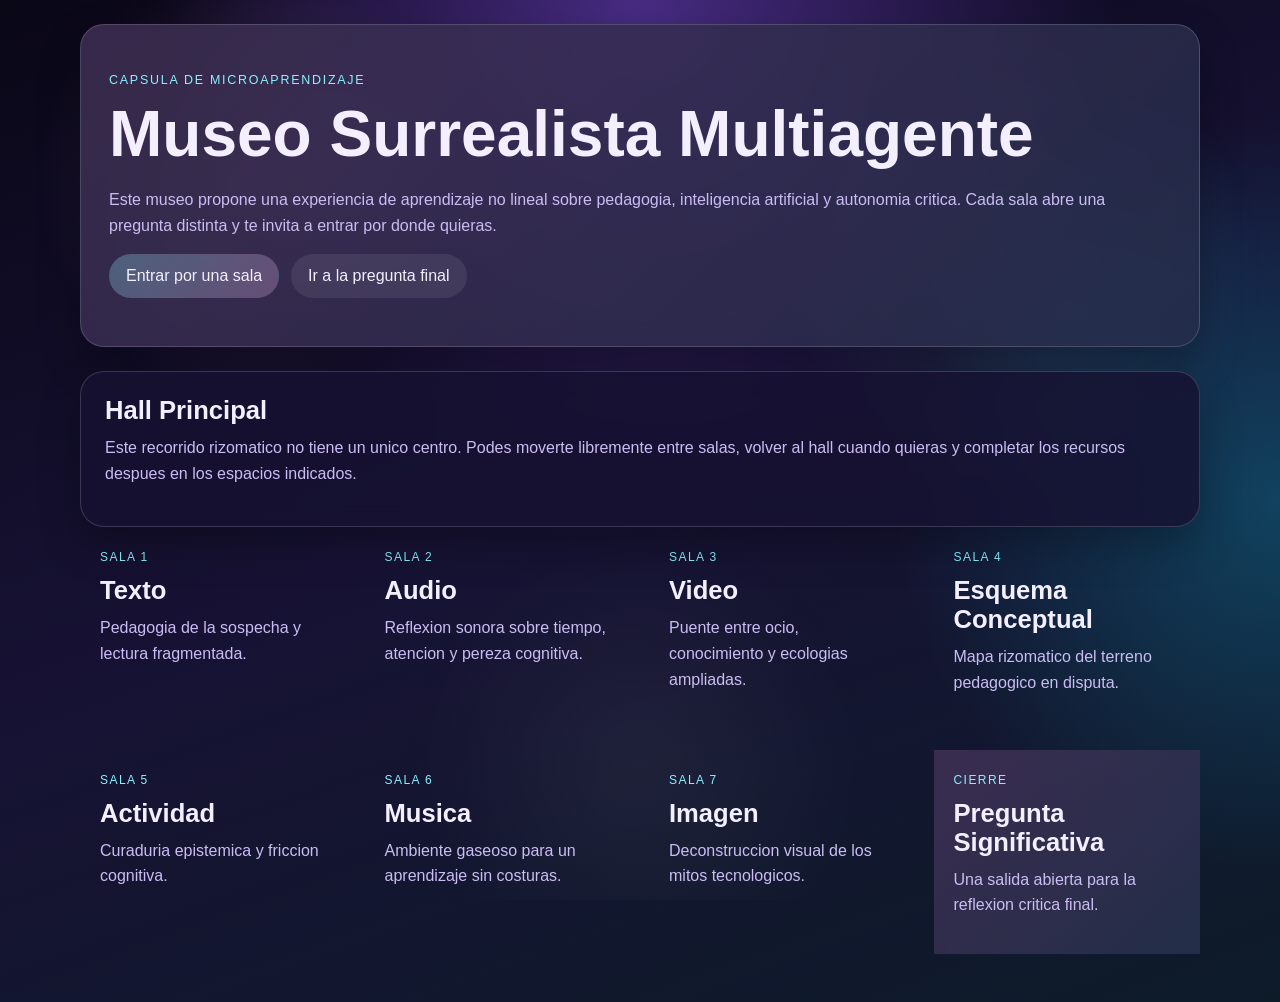
==== index.html @ ad08cdc7 "museo v1" ====
<!DOCTYPE html>
<html lang="es">
<head>
  <meta charset="UTF-8">
  <meta name="viewport" content="width=device-width, initial-scale=1.0">
  <title>Museo Surrealista Multiagente</title>
  <meta name="description" content="Capsula de microaprendizaje en formato de museo surrealista multiagente.">
  <link rel="stylesheet" href="css/styles.css">
</head>
<body data-page="hall">
  <div class="page-shell">
    <header class="hero hero-hall">
      <p class="eyebrow">Capsula de microaprendizaje</p>
      <h1>Museo Surrealista Multiagente</h1>
      <p class="lead">
        Este museo propone una experiencia de aprendizaje no lineal sobre pedagogia, inteligencia artificial
        y autonomia critica. Cada sala abre una pregunta distinta y te invita a entrar por donde quieras.
      </p>
      <div class="hero-actions">
        <a class="button button-primary" href="salas/texto.html">Entrar por una sala</a>
        <a class="button button-secondary" href="salas/pregunta-final.html">Ir a la pregunta final</a>
      </div>
    </header>

    <main>
      <section class="panel intro-panel">
        <h2>Hall Principal</h2>
        <p>
          Este recorrido rizomatico no tiene un unico centro. Podes moverte libremente entre salas,
          volver al hall cuando quieras y completar los recursos despues en los espacios indicados.
        </p>
      </section>

      <section class="rooms-grid" aria-label="Mapa de salas">
        <a class="room-card" href="salas/texto.html">
          <span class="room-number">Sala 1</span>
          <h2>Texto</h2>
          <p>Pedagogia de la sospecha y lectura fragmentada.</p>
        </a>
        <a class="room-card" href="salas/audio.html">
          <span class="room-number">Sala 2</span>
          <h2>Audio</h2>
          <p>Reflexion sonora sobre tiempo, atencion y pereza cognitiva.</p>
        </a>
        <a class="room-card" href="salas/video.html">
          <span class="room-number">Sala 3</span>
          <h2>Video</h2>
          <p>Puente entre ocio, conocimiento y ecologias ampliadas.</p>
        </a>
        <a class="room-card" href="salas/esquema.html">
          <span class="room-number">Sala 4</span>
          <h2>Esquema Conceptual</h2>
          <p>Mapa rizomatico del terreno pedagogico en disputa.</p>
        </a>
        <a class="room-card" href="salas/actividad.html">
          <span class="room-number">Sala 5</span>
          <h2>Actividad</h2>
          <p>Curaduria epistemica y friccion cognitiva.</p>
        </a>
        <a class="room-card" href="salas/musica.html">
          <span class="room-number">Sala 6</span>
          <h2>Musica</h2>
          <p>Ambiente gaseoso para un aprendizaje sin costuras.</p>
        </a>
        <a class="room-card" href="salas/imagen.html">
          <span class="room-number">Sala 7</span>
          <h2>Imagen</h2>
          <p>Deconstruccion visual de los mitos tecnologicos.</p>
        </a>
        <a class="room-card room-card-accent" href="salas/pregunta-final.html">
          <span class="room-number">Cierre</span>
          <h2>Pregunta Significativa</h2>
          <p>Una salida abierta para la reflexion critica final.</p>
        </a>
      </section>
    </main>
  </div>

  <script src="js/main.js"></script>
</body>
</html>
---- css/styles.css ----
:root {
  --bg: #120f24;
  --bg-soft: rgba(23, 18, 49, 0.82);
  --panel: rgba(255, 255, 255, 0.08);
  --panel-strong: rgba(255, 255, 255, 0.14);
  --text: #f3efff;
  --muted: #cbbdf4;
  --accent: #89f0ff;
  --accent-2: #ffb8f2;
  --border: rgba(255, 255, 255, 0.16);
  --shadow: 0 18px 40px rgba(0, 0, 0, 0.28);
}

* {
  box-sizing: border-box;
}

html {
  scroll-behavior: smooth;
}

body {
  margin: 0;
  min-height: 100vh;
  font-family: Arial, Helvetica, sans-serif;
  color: var(--text);
  background:
    radial-gradient(circle at top, rgba(78, 47, 141, 0.9), transparent 40%),
    radial-gradient(circle at right, rgba(12, 121, 151, 0.45), transparent 28%),
    linear-gradient(160deg, #0a0717 0%, #171234 48%, #0d1b29 100%);
}

body::before {
  content: "";
  position: fixed;
  inset: 0;
  background:
    radial-gradient(circle at 20% 20%, rgba(255, 184, 242, 0.14), transparent 18%),
    radial-gradient(circle at 80% 30%, rgba(137, 240, 255, 0.12), transparent 20%),
    radial-gradient(circle at 50% 85%, rgba(255, 255, 255, 0.05), transparent 24%);
  pointer-events: none;
}

a {
  color: inherit;
  text-decoration: none;
}

.page-shell {
  position: relative;
  z-index: 1;
  width: min(1120px, calc(100% - 32px));
  margin: 0 auto;
  padding: 24px 0 48px;
}

.site-nav {
  display: flex;
  align-items: center;
  justify-content: space-between;
  gap: 16px;
  margin-bottom: 24px;
  padding: 14px 18px;
  background: var(--bg-soft);
  border: 1px solid var(--border);
  border-radius: 18px;
  backdrop-filter: blur(12px);
  box-shadow: var(--shadow);
}

.brand {
  font-size: 0.95rem;
  letter-spacing: 0.06em;
  text-transform: uppercase;
  color: var(--muted);
}

.nav-links {
  display: flex;
  flex-wrap: wrap;
  gap: 10px;
}

.nav-links a {
  padding: 8px 12px;
  border-radius: 999px;
  background: rgba(255, 255, 255, 0.06);
  border: 1px solid transparent;
  font-size: 0.95rem;
}

.nav-links a:hover,
.nav-links a:focus-visible,
.room-card:hover,
.room-card:focus-visible,
.button:hover,
.button:focus-visible,
.portal-link:hover,
.portal-link:focus-visible,
.portal-grid a:hover,
.portal-grid a:focus-visible {
  border-color: var(--accent);
  box-shadow: 0 0 0 1px rgba(137, 240, 255, 0.2);
  transform: translateY(-1px);
}

.hero,
.panel,
.resource-placeholder,
.floating-fragments article,
.portal-grid a,
.frame-card,
.node,
.activity-card {
  background: var(--bg-soft);
  border: 1px solid var(--border);
  border-radius: 24px;
  backdrop-filter: blur(12px);
  box-shadow: var(--shadow);
}

.hero {
  padding: 48px 28px;
  margin-bottom: 24px;
  overflow: hidden;
}

.hero-hall {
  background:
    linear-gradient(135deg, rgba(255, 184, 242, 0.15), rgba(137, 240, 255, 0.1)),
    var(--bg-soft);
}

.eyebrow {
  margin: 0 0 10px;
  text-transform: uppercase;
  letter-spacing: 0.14em;
  color: var(--accent);
  font-size: 0.78rem;
}

h1,
h2,
h3,
p {
  margin-top: 0;
}

h1 {
  font-size: clamp(2.3rem, 5vw, 4.2rem);
  margin-bottom: 16px;
}

h2 {
  font-size: clamp(1.4rem, 2vw, 2rem);
  margin-bottom: 10px;
}

.lead,
.panel p,
.room-card p,
.resource-placeholder p,
.activity-card p,
.frame-card p,
.question-card p {
  color: var(--muted);
  line-height: 1.6;
}

.hero-actions,
.room-actions,
.page-links {
  display: flex;
  flex-wrap: wrap;
  gap: 12px;
}

.button,
.portal-link {
  display: inline-flex;
  align-items: center;
  justify-content: center;
  min-height: 44px;
  padding: 10px 16px;
  border-radius: 999px;
  border: 1px solid transparent;
  transition: transform 160ms ease, border-color 160ms ease, box-shadow 160ms ease;
}

.button-primary {
  background: linear-gradient(135deg, rgba(137, 240, 255, 0.28), rgba(255, 184, 242, 0.25));
}

.button-secondary,
.portal-link {
  background: rgba(255, 255, 255, 0.08);
}

.intro-panel,
.room-layout,
.portal-section,
.question-card {
  padding: 24px;
}

.rooms-grid,
.portal-grid,
.concept-grid,
.frame-grid {
  display: grid;
  grid-template-columns: repeat(auto-fit, minmax(220px, 1fr));
  gap: 18px;
}

.room-card,
.portal-grid a,
.frame-card {
  padding: 20px;
  transition: transform 160ms ease, border-color 160ms ease, box-shadow 160ms ease;
}

.room-card-accent {
  background:
    linear-gradient(135deg, rgba(255, 184, 242, 0.16), rgba(137, 240, 255, 0.12)),
    var(--bg-soft);
}

.room-number,
.meta-label {
  display: inline-block;
  margin-bottom: 12px;
  color: var(--accent);
  text-transform: uppercase;
  letter-spacing: 0.12em;
  font-size: 0.75rem;
}

.room-layout {
  display: grid;
  gap: 24px;
}

.room-header {
  display: grid;
  gap: 10px;
}

.resource-placeholder {
  padding: 24px;
  min-height: 240px;
  display: grid;
  place-items: center;
  text-align: center;
  background:
    linear-gradient(135deg, rgba(255, 255, 255, 0.08), rgba(137, 240, 255, 0.04)),
    var(--bg-soft);
}

.placeholder-label {
  font-size: 0.8rem;
  letter-spacing: 0.12em;
  text-transform: uppercase;
  color: var(--accent-2);
}

.placeholder-code {
  display: block;
  margin: 10px 0;
  padding: 10px 14px;
  border-radius: 14px;
  background: rgba(0, 0, 0, 0.25);
  color: var(--accent);
  font-family: "Courier New", Courier, monospace;
}

.floating-fragments {
  display: grid;
  grid-template-columns: repeat(auto-fit, minmax(200px, 1fr));
  gap: 16px;
}

.floating-fragments article {
  padding: 18px;
  animation: drift 8s ease-in-out infinite;
}

.floating-fragments article:nth-child(2) {
  animation-delay: 1.4s;
}

.floating-fragments article:nth-child(3) {
  animation-delay: 2.8s;
}

.audio-stage,
.video-stage,
.music-stage {
  display: grid;
  gap: 18px;
}

.surreal-player,
.video-placeholder {
  padding: 20px;
  border-radius: 22px;
  border: 1px dashed rgba(255, 255, 255, 0.28);
  background: rgba(0, 0, 0, 0.2);
}

.video-placeholder {
  min-height: 260px;
  display: grid;
  place-items: center;
  text-align: center;
}

.portal-grid a,
.node,
.activity-card,
.question-card,
.frame-card {
  background: rgba(255, 255, 255, 0.07);
}

.node {
  padding: 18px;
}

.node:hover,
.node:focus-within {
  animation: pulse 220ms linear 3;
}

.node h3,
.frame-card h3 {
  margin-bottom: 8px;
}

.activity-board {
  display: grid;
  grid-template-columns: repeat(auto-fit, minmax(220px, 1fr));
  gap: 16px;
}

.activity-card {
  padding: 18px;
}

.frame-grid {
  margin-top: 8px;
}

.frame-art {
  min-height: 180px;
  margin-bottom: 14px;
  border-radius: 18px;
  border: 1px dashed rgba(255, 255, 255, 0.28);
  background:
    radial-gradient(circle at top, rgba(255, 184, 242, 0.2), transparent 35%),
    linear-gradient(150deg, rgba(255, 255, 255, 0.08), rgba(137, 240, 255, 0.1));
}

.frame-note {
  color: var(--accent);
  font-weight: bold;
}

.question-card {
  margin-top: 24px;
}

.page-links {
  margin-top: 8px;
}

@keyframes drift {
  0%,
  100% {
    transform: translateY(0px) rotate(0deg);
  }

  50% {
    transform: translateY(-8px) rotate(0.5deg);
  }
}

@keyframes pulse {
  0%,
  100% {
    transform: translateX(0);
  }

  25% {
    transform: translateX(-2px);
  }

  75% {
    transform: translateX(2px);
  }
}

@media (max-width: 720px) {
  .page-shell {
    width: min(100% - 20px, 1120px);
    padding-top: 16px;
  }

  .site-nav {
    flex-direction: column;
    align-items: flex-start;
  }

  .hero {
    padding: 32px 20px;
  }

  .intro-panel,
  .room-layout,
  .portal-section,
  .question-card,
  .resource-placeholder {
    padding: 20px;
  }
}
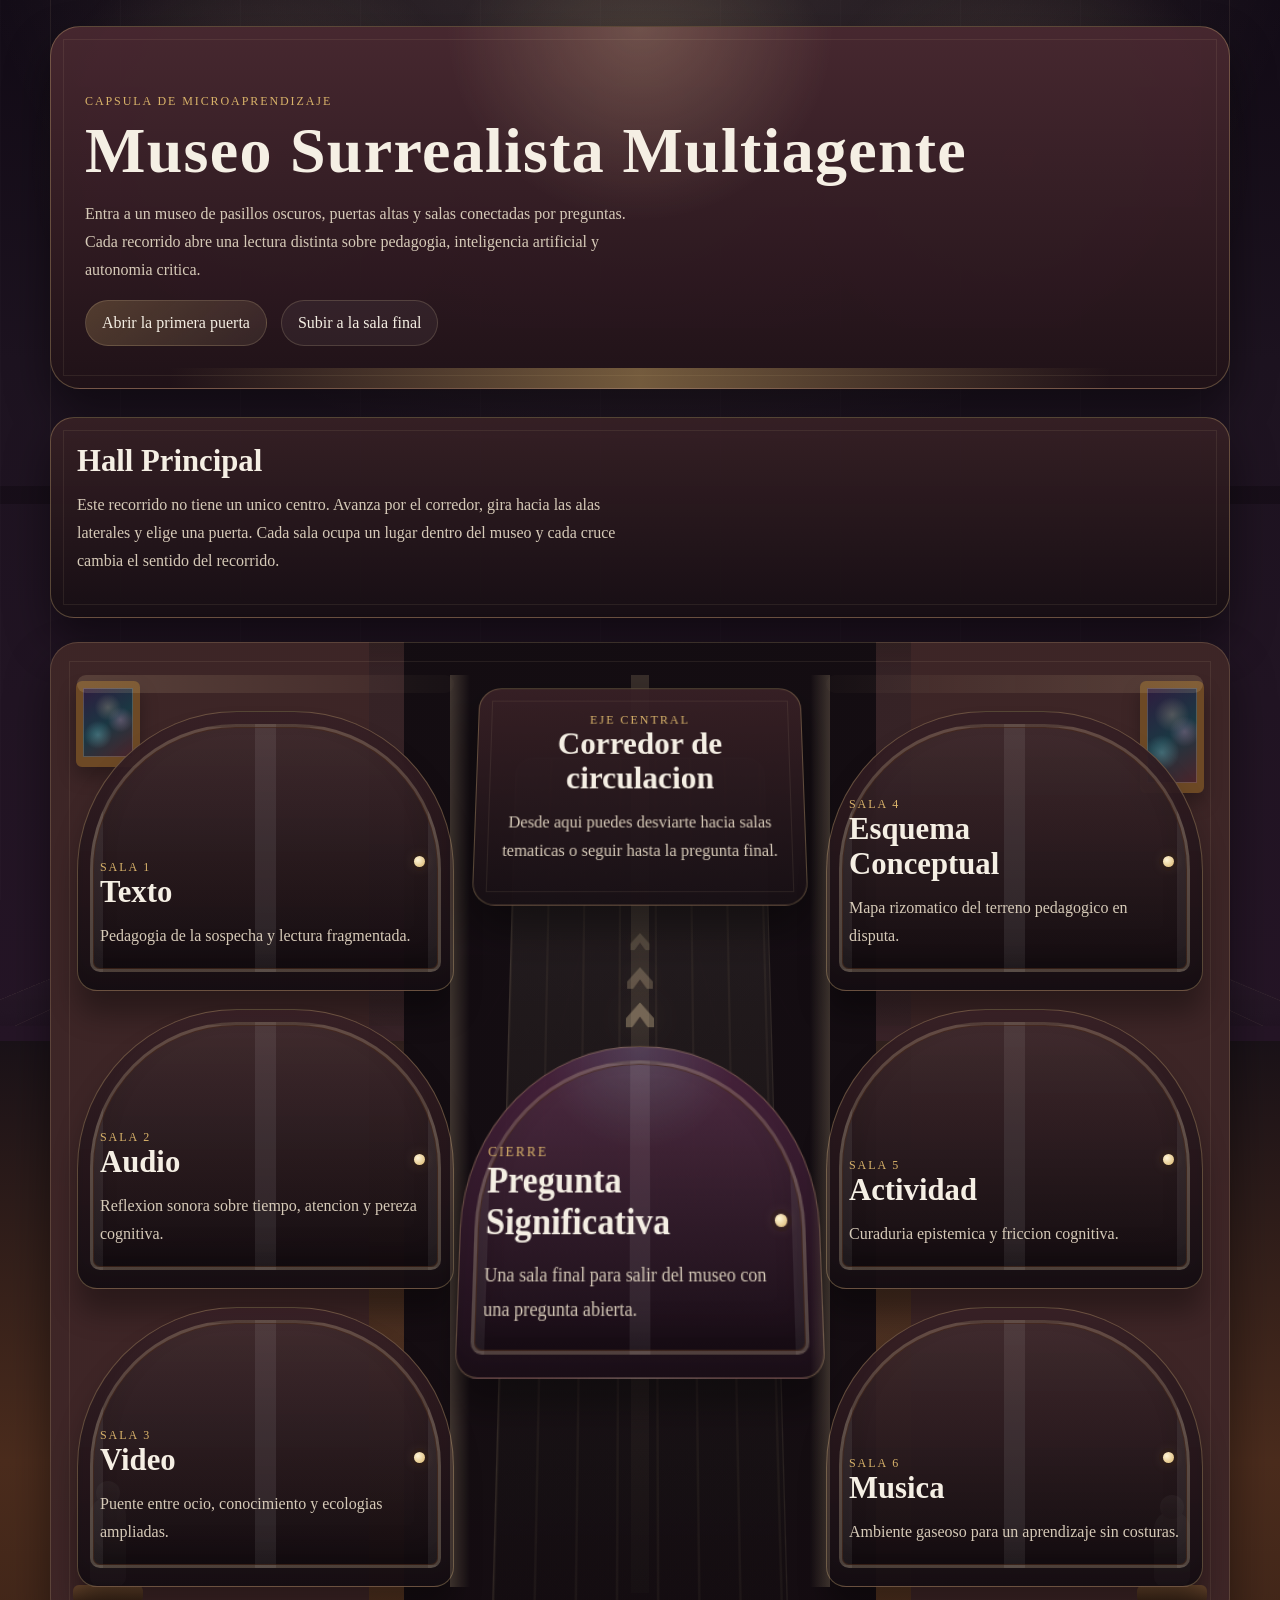
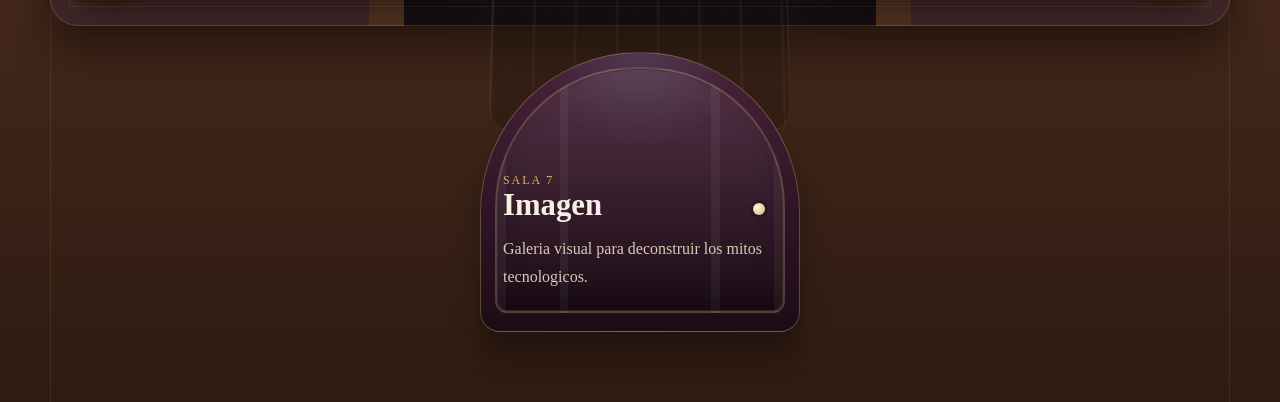
==== commit 4591cb50: "v1.1" ====
--- a/index.html
+++ b/index.html
@@ -12,68 +12,101 @@
     <header class="hero hero-hall">
       <p class="eyebrow">Capsula de microaprendizaje</p>
       <h1>Museo Surrealista Multiagente</h1>
-      <p class="lead">
-        Este museo propone una experiencia de aprendizaje no lineal sobre pedagogia, inteligencia artificial
-        y autonomia critica. Cada sala abre una pregunta distinta y te invita a entrar por donde quieras.
-      </p>
-      <div class="hero-actions">
-        <a class="button button-primary" href="salas/texto.html">Entrar por una sala</a>
-        <a class="button button-secondary" href="salas/pregunta-final.html">Ir a la pregunta final</a>
-      </div>
-    </header>
+        <p class="lead">
+          Entra a un museo de pasillos oscuros, puertas altas y salas conectadas por preguntas. Cada recorrido
+          abre una lectura distinta sobre pedagogia, inteligencia artificial y autonomia critica.
+        </p>
+        <div class="hero-actions">
+          <a class="button button-primary" href="salas/texto.html">Abrir la primera puerta</a>
+          <a class="button button-secondary" href="salas/pregunta-final.html">Subir a la sala final</a>
+        </div>
+      </header>
 
-    <main>
-      <section class="panel intro-panel">
-        <h2>Hall Principal</h2>
-        <p>
-          Este recorrido rizomatico no tiene un unico centro. Podes moverte libremente entre salas,
-          volver al hall cuando quieras y completar los recursos despues en los espacios indicados.
-        </p>
-      </section>
+      <main>
+        <section class="panel intro-panel">
+          <h2>Hall Principal</h2>
+          <p>
+            Este recorrido no tiene un unico centro. Avanza por el corredor, gira hacia las alas laterales y elige
+            una puerta. Cada sala ocupa un lugar dentro del museo y cada cruce cambia el sentido del recorrido.
+          </p>
+        </section>
 
-      <section class="rooms-grid" aria-label="Mapa de salas">
-        <a class="room-card" href="salas/texto.html">
-          <span class="room-number">Sala 1</span>
-          <h2>Texto</h2>
-          <p>Pedagogia de la sospecha y lectura fragmentada.</p>
-        </a>
-        <a class="room-card" href="salas/audio.html">
-          <span class="room-number">Sala 2</span>
-          <h2>Audio</h2>
-          <p>Reflexion sonora sobre tiempo, atencion y pereza cognitiva.</p>
-        </a>
-        <a class="room-card" href="salas/video.html">
-          <span class="room-number">Sala 3</span>
-          <h2>Video</h2>
-          <p>Puente entre ocio, conocimiento y ecologias ampliadas.</p>
-        </a>
-        <a class="room-card" href="salas/esquema.html">
-          <span class="room-number">Sala 4</span>
-          <h2>Esquema Conceptual</h2>
-          <p>Mapa rizomatico del terreno pedagogico en disputa.</p>
-        </a>
-        <a class="room-card" href="salas/actividad.html">
-          <span class="room-number">Sala 5</span>
-          <h2>Actividad</h2>
-          <p>Curaduria epistemica y friccion cognitiva.</p>
-        </a>
-        <a class="room-card" href="salas/musica.html">
-          <span class="room-number">Sala 6</span>
-          <h2>Musica</h2>
-          <p>Ambiente gaseoso para un aprendizaje sin costuras.</p>
-        </a>
-        <a class="room-card" href="salas/imagen.html">
-          <span class="room-number">Sala 7</span>
-          <h2>Imagen</h2>
-          <p>Deconstruccion visual de los mitos tecnologicos.</p>
-        </a>
-        <a class="room-card room-card-accent" href="salas/pregunta-final.html">
-          <span class="room-number">Cierre</span>
-          <h2>Pregunta Significativa</h2>
-          <p>Una salida abierta para la reflexion critica final.</p>
-        </a>
-      </section>
-    </main>
+        <section class="museum-map" aria-label="Plano del museo">
+          <div class="museum-decor museum-decor-left" aria-hidden="true">
+            <div class="museum-painting"></div>
+            <div class="museum-sculpture"></div>
+          </div>
+
+          <div class="museum-wing museum-wing-left" aria-label="Ala izquierda">
+            <a class="room-card room-card-map" href="salas/texto.html">
+              <span class="room-number">Sala 1</span>
+              <h2>Texto</h2>
+              <p>Pedagogia de la sospecha y lectura fragmentada.</p>
+            </a>
+            <a class="room-card room-card-map" href="salas/audio.html">
+              <span class="room-number">Sala 2</span>
+              <h2>Audio</h2>
+              <p>Reflexion sonora sobre tiempo, atencion y pereza cognitiva.</p>
+            </a>
+            <a class="room-card room-card-map" href="salas/video.html">
+              <span class="room-number">Sala 3</span>
+              <h2>Video</h2>
+              <p>Puente entre ocio, conocimiento y ecologias ampliadas.</p>
+            </a>
+          </div>
+
+          <div class="museum-corridor" aria-label="Corredor central del museo">
+            <div class="corridor-sign panel">
+              <span class="meta-label">Eje central</span>
+              <h2>Corredor de circulacion</h2>
+              <p>Desde aqui puedes desviarte hacia salas tematicas o seguir hasta la pregunta final.</p>
+            </div>
+
+            <div class="corridor-path" aria-hidden="true">
+              <span></span>
+              <span></span>
+              <span></span>
+            </div>
+
+            <a class="room-card room-card-map room-card-center" href="salas/pregunta-final.html">
+              <span class="room-number">Cierre</span>
+              <h2>Pregunta Significativa</h2>
+              <p>Una sala final para salir del museo con una pregunta abierta.</p>
+            </a>
+          </div>
+
+          <div class="museum-wing museum-wing-right" aria-label="Ala derecha">
+            <a class="room-card room-card-map" href="salas/esquema.html">
+              <span class="room-number">Sala 4</span>
+              <h2>Esquema Conceptual</h2>
+              <p>Mapa rizomatico del terreno pedagogico en disputa.</p>
+            </a>
+            <a class="room-card room-card-map" href="salas/actividad.html">
+              <span class="room-number">Sala 5</span>
+              <h2>Actividad</h2>
+              <p>Curaduria epistemica y friccion cognitiva.</p>
+            </a>
+            <a class="room-card room-card-map" href="salas/musica.html">
+              <span class="room-number">Sala 6</span>
+              <h2>Musica</h2>
+              <p>Ambiente gaseoso para un aprendizaje sin costuras.</p>
+            </a>
+          </div>
+
+          <div class="museum-decor museum-decor-right" aria-hidden="true">
+            <div class="museum-painting museum-painting-tall"></div>
+            <div class="museum-sculpture museum-sculpture-alt"></div>
+          </div>
+        </section>
+
+        <section class="museum-annex" aria-label="Anexo del museo">
+          <a class="room-card room-card-map room-card-accent" href="salas/imagen.html">
+            <span class="room-number">Sala 7</span>
+            <h2>Imagen</h2>
+            <p>Galeria visual para deconstruir los mitos tecnologicos.</p>
+          </a>
+        </section>
+      </main>
   </div>
 
   <script src="js/main.js"></script>
--- a/css/styles.css
+++ b/css/styles.css
@@ -1,14 +1,21 @@
 :root {
-  --bg: #120f24;
-  --bg-soft: rgba(23, 18, 49, 0.82);
-  --panel: rgba(255, 255, 255, 0.08);
-  --panel-strong: rgba(255, 255, 255, 0.14);
-  --text: #f3efff;
-  --muted: #cbbdf4;
-  --accent: #89f0ff;
-  --accent-2: #ffb8f2;
-  --border: rgba(255, 255, 255, 0.16);
-  --shadow: 0 18px 40px rgba(0, 0, 0, 0.28);
+  --night: #0a0710;
+  --wall-dark: #1a1220;
+  --wall: #28192a;
+  --wall-light: #3a2336;
+  --floor: #4b2c1d;
+  --floor-light: #7b5031;
+  --gold: #d9b36a;
+  --gold-soft: rgba(217, 179, 106, 0.28);
+  --plaster: rgba(247, 239, 228, 0.9);
+  --text: #f5efe4;
+  --muted: #d6cab8;
+  --accent: #8de7ee;
+  --accent-2: #f0a9d7;
+  --panel: rgba(28, 17, 24, 0.86);
+  --panel-strong: rgba(18, 11, 17, 0.92);
+  --border: rgba(227, 194, 129, 0.3);
+  --shadow: 0 22px 45px rgba(0, 0, 0, 0.45);
 }
 
 * {
@@ -22,12 +29,12 @@
 body {
   margin: 0;
   min-height: 100vh;
-  font-family: Arial, Helvetica, sans-serif;
+  font-family: Georgia, "Times New Roman", serif;
   color: var(--text);
   background:
-    radial-gradient(circle at top, rgba(78, 47, 141, 0.9), transparent 40%),
-    radial-gradient(circle at right, rgba(12, 121, 151, 0.45), transparent 28%),
-    linear-gradient(160deg, #0a0717 0%, #171234 48%, #0d1b29 100%);
+    radial-gradient(circle at 50% -10%, rgba(255, 230, 184, 0.18), transparent 30%),
+    linear-gradient(180deg, #120b16 0%, #1d1320 18%, #251526 52%, #1a1218 52%, #4b2c1d 73%, #2e1b12 100%);
+  overflow-x: hidden;
 }
 
 body::before {
@@ -35,9 +42,27 @@
   position: fixed;
   inset: 0;
   background:
-    radial-gradient(circle at 20% 20%, rgba(255, 184, 242, 0.14), transparent 18%),
-    radial-gradient(circle at 80% 30%, rgba(137, 240, 255, 0.12), transparent 20%),
-    radial-gradient(circle at 50% 85%, rgba(255, 255, 255, 0.05), transparent 24%);
+    radial-gradient(circle at 20% 18%, rgba(255, 223, 157, 0.15), transparent 18%),
+    radial-gradient(circle at 50% 12%, rgba(255, 223, 157, 0.18), transparent 20%),
+    radial-gradient(circle at 80% 18%, rgba(255, 223, 157, 0.15), transparent 18%),
+    repeating-linear-gradient(90deg, rgba(255, 255, 255, 0.015) 0, rgba(255, 255, 255, 0.015) 1px, transparent 1px, transparent 120px),
+    linear-gradient(180deg, transparent 0%, transparent 54%, rgba(0, 0, 0, 0.22) 54%, rgba(0, 0, 0, 0.22) 56%, transparent 56%);
+  pointer-events: none;
+}
+
+body::after {
+  content: "";
+  position: fixed;
+  left: -5vw;
+  right: -5vw;
+  bottom: -14vh;
+  height: 44vh;
+  background:
+    repeating-linear-gradient(90deg, rgba(255, 220, 170, 0.09) 0, rgba(255, 220, 170, 0.09) 2px, transparent 2px, transparent 78px),
+    linear-gradient(180deg, rgba(255, 255, 255, 0.06), rgba(0, 0, 0, 0.15));
+  transform: perspective(900px) rotateX(72deg);
+  transform-origin: bottom center;
+  opacity: 0.6;
   pointer-events: none;
 }
 
@@ -46,12 +71,45 @@
   text-decoration: none;
 }
 
+h1,
+h2,
+h3,
+p {
+  margin-top: 0;
+}
+
+h1 {
+  font-size: clamp(2.5rem, 5vw, 4.8rem);
+  line-height: 0.95;
+  letter-spacing: 0.02em;
+  margin-bottom: 18px;
+}
+
+h2 {
+  font-size: clamp(1.45rem, 2.4vw, 2.3rem);
+  margin-bottom: 12px;
+}
+
+h3 {
+  font-size: 1.1rem;
+  margin-bottom: 10px;
+}
+
 .page-shell {
   position: relative;
   z-index: 1;
-  width: min(1120px, calc(100% - 32px));
+  width: min(1180px, calc(100% - 32px));
   margin: 0 auto;
-  padding: 24px 0 48px;
+  padding: 26px 0 70px;
+}
+
+.page-shell::before {
+  content: "";
+  position: absolute;
+  inset: 0;
+  border-left: 1px solid rgba(255, 226, 173, 0.08);
+  border-right: 1px solid rgba(255, 226, 173, 0.08);
+  pointer-events: none;
 }
 
 .site-nav {
@@ -60,19 +118,18 @@
   justify-content: space-between;
   gap: 16px;
   margin-bottom: 24px;
-  padding: 14px 18px;
-  background: var(--bg-soft);
+  padding: 16px 20px;
+  background: linear-gradient(180deg, rgba(56, 35, 32, 0.94), rgba(25, 16, 20, 0.96));
   border: 1px solid var(--border);
   border-radius: 18px;
-  backdrop-filter: blur(12px);
   box-shadow: var(--shadow);
 }
 
 .brand {
-  font-size: 0.95rem;
-  letter-spacing: 0.06em;
+  color: var(--gold);
   text-transform: uppercase;
-  color: var(--muted);
+  letter-spacing: 0.14em;
+  font-size: 0.82rem;
 }
 
 .nav-links {
@@ -81,79 +138,105 @@
   gap: 10px;
 }
 
-.nav-links a {
-  padding: 8px 12px;
+.nav-links a,
+.button,
+.portal-link {
+  display: inline-flex;
+  align-items: center;
+  justify-content: center;
+  min-height: 46px;
+  padding: 10px 16px;
   border-radius: 999px;
-  background: rgba(255, 255, 255, 0.06);
-  border: 1px solid transparent;
-  font-size: 0.95rem;
+  border: 1px solid rgba(255, 227, 179, 0.16);
+  background: rgba(255, 245, 220, 0.05);
+  transition: transform 180ms ease, border-color 180ms ease, box-shadow 180ms ease, background 180ms ease;
 }
 
 .nav-links a:hover,
 .nav-links a:focus-visible,
-.room-card:hover,
-.room-card:focus-visible,
 .button:hover,
 .button:focus-visible,
 .portal-link:hover,
 .portal-link:focus-visible,
+.room-card:hover,
+.room-card:focus-visible,
 .portal-grid a:hover,
-.portal-grid a:focus-visible {
-  border-color: var(--accent);
-  box-shadow: 0 0 0 1px rgba(137, 240, 255, 0.2);
-  transform: translateY(-1px);
+.portal-grid a:focus-visible,
+.node:hover,
+.node:focus-within,
+.activity-card:hover,
+.frame-card:hover {
+  transform: translateY(-3px);
+  border-color: rgba(255, 224, 161, 0.5);
+  box-shadow: 0 0 0 1px rgba(255, 224, 161, 0.12), 0 18px 30px rgba(0, 0, 0, 0.35);
 }
 
 .hero,
 .panel,
 .resource-placeholder,
 .floating-fragments article,
-.portal-grid a,
 .frame-card,
 .node,
-.activity-card {
-  background: var(--bg-soft);
+.activity-card,
+.portal-grid a,
+.room-card {
+  position: relative;
+  overflow: hidden;
+  background: linear-gradient(180deg, rgba(55, 32, 37, 0.94), rgba(23, 15, 20, 0.96));
   border: 1px solid var(--border);
-  border-radius: 24px;
-  backdrop-filter: blur(12px);
   box-shadow: var(--shadow);
 }
 
+.hero::before,
+.panel::before,
+.resource-placeholder::before,
+.frame-card::before,
+.node::before,
+.activity-card::before {
+  content: "";
+  position: absolute;
+  inset: 12px;
+  border: 1px solid rgba(255, 228, 179, 0.08);
+  pointer-events: none;
+}
+
 .hero {
-  padding: 48px 28px;
-  margin-bottom: 24px;
-  overflow: hidden;
+  padding: 64px 34px 42px;
+  margin-bottom: 28px;
+  border-radius: 30px;
+  background:
+    radial-gradient(circle at 50% 0%, rgba(255, 226, 173, 0.22), transparent 28%),
+    linear-gradient(180deg, rgba(72, 40, 48, 0.97), rgba(32, 18, 24, 0.98));
+}
+
+.hero::after {
+  content: "";
+  position: absolute;
+  left: 10%;
+  right: 10%;
+  bottom: 0;
+  height: 20px;
+  background: linear-gradient(90deg, transparent, rgba(217, 179, 106, 0.45), transparent);
 }
 
 .hero-hall {
-  background:
-    linear-gradient(135deg, rgba(255, 184, 242, 0.15), rgba(137, 240, 255, 0.1)),
-    var(--bg-soft);
-}
-
-.eyebrow {
-  margin: 0 0 10px;
+  min-height: 360px;
+}
+
+.eyebrow,
+.room-number,
+.meta-label,
+.placeholder-label {
+  display: inline-block;
+  letter-spacing: 0.16em;
   text-transform: uppercase;
-  letter-spacing: 0.14em;
-  color: var(--accent);
-  font-size: 0.78rem;
-}
-
-h1,
-h2,
-h3,
-p {
-  margin-top: 0;
-}
-
-h1 {
-  font-size: clamp(2.3rem, 5vw, 4.2rem);
-  margin-bottom: 16px;
-}
-
-h2 {
-  font-size: clamp(1.4rem, 2vw, 2rem);
-  margin-bottom: 10px;
+  font-size: 0.75rem;
+}
+
+.eyebrow,
+.room-number,
+.meta-label {
+  color: var(--gold);
 }
 
 .lead,
@@ -162,125 +245,454 @@
 .resource-placeholder p,
 .activity-card p,
 .frame-card p,
-.question-card p {
+.question-card p,
+.node p {
   color: var(--muted);
-  line-height: 1.6;
+  line-height: 1.75;
+  max-width: 70ch;
 }
 
 .hero-actions,
-.room-actions,
 .page-links {
   display: flex;
   flex-wrap: wrap;
-  gap: 12px;
-}
-
-.button,
-.portal-link {
-  display: inline-flex;
-  align-items: center;
-  justify-content: center;
-  min-height: 44px;
-  padding: 10px 16px;
-  border-radius: 999px;
-  border: 1px solid transparent;
-  transition: transform 160ms ease, border-color 160ms ease, box-shadow 160ms ease;
+  gap: 14px;
 }
 
 .button-primary {
-  background: linear-gradient(135deg, rgba(137, 240, 255, 0.28), rgba(255, 184, 242, 0.25));
+  background: linear-gradient(135deg, rgba(217, 179, 106, 0.24), rgba(255, 230, 183, 0.08));
 }
 
 .button-secondary,
 .portal-link {
-  background: rgba(255, 255, 255, 0.08);
+  background: rgba(255, 255, 255, 0.05);
 }
 
 .intro-panel,
-.room-layout,
 .portal-section,
-.question-card {
-  padding: 24px;
-}
-
-.rooms-grid,
-.portal-grid,
-.concept-grid,
-.frame-grid {
+.question-card,
+.room-header,
+.audio-stage,
+.video-stage,
+.music-stage,
+.resource-placeholder {
+  padding: 26px;
+  border-radius: 24px;
+}
+
+.intro-panel {
+  margin-bottom: 24px;
+}
+
+.rooms-grid {
+  display: grid;
+  grid-template-columns: repeat(auto-fit, minmax(220px, 1fr));
+  gap: 22px;
+  align-items: stretch;
+}
+
+.museum-map {
+  position: relative;
+  display: grid;
+  grid-template-columns: minmax(0, 1fr) minmax(260px, 320px) minmax(0, 1fr);
+  gap: 26px;
+  padding: 32px 26px 38px;
+  border-radius: 28px;
+  background:
+    linear-gradient(90deg, rgba(62, 38, 39, 0.98) 0 27%, rgba(120, 82, 49, 0.24) 27% 30%, rgba(20, 13, 18, 0.98) 30% 70%, rgba(120, 82, 49, 0.24) 70% 73%, rgba(62, 38, 39, 0.98) 73% 100%);
+  border: 1px solid rgba(255, 221, 164, 0.16);
+  box-shadow: var(--shadow);
+  perspective: 1400px;
+}
+
+.museum-decor {
+  position: absolute;
+  top: 38px;
+  bottom: 38px;
+  width: 78px;
+  display: flex;
+  flex-direction: column;
+  align-items: center;
+  justify-content: space-between;
+  pointer-events: none;
+  z-index: 0;
+}
+
+.museum-decor-left {
+  left: 18px;
+}
+
+.museum-decor-right {
+  right: 18px;
+}
+
+.museum-painting {
+  width: 64px;
+  height: 86px;
+  border: 7px solid #6d4925;
+  border-bottom-width: 10px;
+  border-radius: 6px;
+  background:
+    radial-gradient(circle at 50% 28%, rgba(255, 227, 179, 0.22), transparent 24%),
+    radial-gradient(circle at 30% 68%, rgba(141, 231, 238, 0.3), transparent 24%),
+    radial-gradient(circle at 75% 46%, rgba(240, 169, 215, 0.28), transparent 24%),
+    linear-gradient(145deg, rgba(45, 27, 66, 0.9), rgba(22, 58, 71, 0.88), rgba(78, 36, 43, 0.9));
+  box-shadow: inset 0 0 0 1px rgba(255, 228, 179, 0.22), 0 10px 18px rgba(0, 0, 0, 0.28);
+}
+
+.museum-painting-tall {
+  height: 112px;
+}
+
+.museum-sculpture {
+  position: relative;
+  width: 36px;
+  height: 90px;
+  border-radius: 18px 18px 10px 10px;
+  background:
+    radial-gradient(circle at 50% 16%, rgba(255, 233, 195, 0.34), transparent 24%),
+    linear-gradient(180deg, rgba(226, 216, 198, 0.9), rgba(148, 132, 118, 0.92));
+  box-shadow: 0 10px 18px rgba(0, 0, 0, 0.28);
+}
+
+.museum-sculpture::before {
+  content: "";
+  position: absolute;
+  left: 50%;
+  top: -16px;
+  width: 24px;
+  height: 24px;
+  border-radius: 50%;
+  transform: translateX(-50%);
+  background: linear-gradient(180deg, rgba(235, 225, 209, 0.96), rgba(156, 140, 126, 0.94));
+}
+
+.museum-sculpture::after {
+  content: "";
+  position: absolute;
+  left: 50%;
+  bottom: -16px;
+  width: 70px;
+  height: 18px;
+  border-radius: 6px;
+  transform: translateX(-50%);
+  background: linear-gradient(180deg, rgba(106, 72, 45, 0.95), rgba(53, 33, 20, 0.95));
+}
+
+.museum-sculpture-alt {
+  height: 76px;
+}
+
+.museum-map::before {
+  content: "";
+  position: absolute;
+  inset: 18px;
+  border: 1px solid rgba(255, 227, 179, 0.08);
+  pointer-events: none;
+}
+
+.museum-map::after {
+  content: "";
+  position: absolute;
+  left: 50%;
+  top: 32px;
+  bottom: 32px;
+  width: 18px;
+  transform: translateX(-50%);
+  background: linear-gradient(180deg, rgba(255, 226, 173, 0.38), rgba(255, 226, 173, 0.04));
+  opacity: 0.4;
+  pointer-events: none;
+}
+
+.museum-map .room-card-map::before {
+  inset: 12px 12px 18px;
+  border-radius: 146px 146px 10px 10px;
+  border: 3px solid rgba(255, 228, 179, 0.18);
+  background:
+    linear-gradient(90deg, rgba(255, 255, 255, 0.07) 0 3%, transparent 3% 47%, rgba(255, 255, 255, 0.08) 47% 53%, transparent 53% 97%, rgba(255, 255, 255, 0.07) 97% 100%),
+    linear-gradient(180deg, rgba(255, 244, 214, 0.05), rgba(0, 0, 0, 0.16));
+  box-shadow: inset 0 0 0 1px rgba(73, 42, 27, 0.65), inset 0 -16px 24px rgba(0, 0, 0, 0.18);
+}
+
+.museum-map .room-card-map::after {
+  right: 28px;
+  top: 52%;
+  width: 11px;
+  height: 11px;
+  box-shadow: 0 0 0 4px rgba(48, 26, 15, 0.35), 0 0 14px rgba(255, 225, 160, 0.18);
+}
+
+.museum-map .room-card-map {
+  transform-style: preserve-3d;
+}
+
+.museum-map .room-card-map:hover,
+.museum-map .room-card-map:focus-visible {
+  transform: translateY(-5px) scale(1.01);
+}
+
+.museum-map .room-card-map:hover::before,
+.museum-map .room-card-map:focus-visible::before {
+  background:
+    linear-gradient(88deg, rgba(255, 255, 255, 0.1) 0 3%, transparent 3% 45%, rgba(255, 243, 218, 0.14) 45% 47%, rgba(55, 30, 18, 0.38) 47% 53%, rgba(255, 243, 218, 0.12) 53% 55%, transparent 55% 97%, rgba(255, 255, 255, 0.08) 97% 100%),
+    linear-gradient(180deg, rgba(255, 244, 214, 0.07), rgba(0, 0, 0, 0.2));
+}
+
+.museum-wing,
+.museum-corridor {
+  position: relative;
+  z-index: 1;
+  display: grid;
+  gap: 18px;
+  align-content: start;
+}
+
+.museum-wing::after,
+.museum-corridor::after {
+  content: "";
+  position: absolute;
+  inset: 0;
+  pointer-events: none;
+}
+
+.museum-wing::before {
+  content: "";
+  height: 18px;
+  border-radius: 999px;
+  background: linear-gradient(90deg, rgba(255, 226, 173, 0.14), rgba(255, 226, 173, 0.02));
+}
+
+.museum-wing-left::after {
+  right: -16px;
+  left: auto;
+  width: 20px;
+  background: linear-gradient(90deg, rgba(255, 228, 179, 0.18), rgba(0, 0, 0, 0));
+}
+
+.museum-wing-right::before {
+  background: linear-gradient(90deg, rgba(255, 226, 173, 0.02), rgba(255, 226, 173, 0.14));
+}
+
+.museum-wing-right::after {
+  left: -16px;
+  width: 20px;
+  background: linear-gradient(90deg, rgba(0, 0, 0, 0), rgba(255, 228, 179, 0.18));
+}
+
+.museum-corridor {
+  padding: 14px 0 26px;
+  transform: perspective(1200px) rotateX(8deg);
+  transform-origin: top center;
+}
+
+.museum-corridor::before {
+  content: "";
+  position: absolute;
+  left: 12%;
+  right: 12%;
+  top: 86px;
+  bottom: 10px;
+  border-radius: 18px;
+  background:
+    linear-gradient(180deg, rgba(255, 238, 200, 0.08), rgba(0, 0, 0, 0.18)),
+    repeating-linear-gradient(90deg, rgba(255, 219, 162, 0.05) 0, rgba(255, 219, 162, 0.05) 2px, transparent 2px, transparent 34px);
+  box-shadow: inset 0 0 0 1px rgba(255, 226, 173, 0.08);
+  pointer-events: none;
+}
+
+.corridor-path {
+  position: relative;
+  z-index: 1;
+  display: grid;
+  justify-items: center;
+  gap: 14px;
+  margin: 6px 0 0;
+}
+
+.corridor-path span {
+  position: relative;
+  display: block;
+  width: 36px;
+  height: 20px;
+  filter: drop-shadow(0 0 12px rgba(255, 225, 160, 0.28));
+}
+
+.corridor-path span::before {
+  content: "";
+  position: absolute;
+  inset: 0;
+  background: linear-gradient(90deg, transparent 0 18%, rgba(255, 228, 179, 0.3) 18% 82%, transparent 82% 100%);
+  clip-path: polygon(50% 0, 100% 100%, 68% 100%, 50% 56%, 32% 100%, 0 100%);
+}
+
+.corridor-path span:nth-child(1) {
+  transform: scale(0.8);
+  opacity: 0.45;
+}
+
+.corridor-path span:nth-child(2) {
+  transform: scale(1);
+  opacity: 0.7;
+}
+
+.corridor-path span:nth-child(3) {
+  transform: scale(1.15);
+  opacity: 1;
+}
+
+.corridor-sign {
+  padding: 22px;
+  border-radius: 22px;
+  text-align: center;
+  transform: translateZ(40px);
+}
+
+.corridor-sign p {
+  margin-left: auto;
+  margin-right: auto;
+}
+
+.room-card-map {
+  min-height: 250px;
+  box-shadow: 0 24px 28px rgba(0, 0, 0, 0.32), inset 0 -16px 18px rgba(0, 0, 0, 0.1);
+}
+
+.room-card-center {
+  min-height: 360px;
+  background:
+    radial-gradient(circle at 50% 0%, rgba(141, 231, 238, 0.14), transparent 28%),
+    linear-gradient(180deg, rgba(72, 34, 60, 0.97), rgba(28, 15, 25, 0.98));
+  transform: translateZ(70px);
+}
+
+.museum-annex {
+  display: grid;
+  justify-items: center;
+  margin-top: 26px;
+}
+
+.museum-annex .room-card {
+  width: min(320px, 100%);
+}
+
+.museum-annex .room-card::before {
+  box-shadow: inset 0 0 0 1px rgba(73, 42, 27, 0.65), inset 0 -18px 26px rgba(0, 0, 0, 0.2);
+}
+
+.room-card,
+.portal-grid a {
+  display: flex;
+  flex-direction: column;
+  justify-content: flex-end;
+  min-height: 280px;
+  padding: 28px 22px 24px;
+  border-radius: 160px 160px 20px 20px;
+  transition: transform 180ms ease, border-color 180ms ease, box-shadow 180ms ease;
+}
+
+.room-card::before,
+.portal-grid a::before {
+  content: "";
+  position: absolute;
+  inset: 14px 14px 18px;
+  border-radius: 140px 140px 12px 12px;
+  border: 2px solid rgba(255, 228, 179, 0.16);
+  background:
+    linear-gradient(90deg, rgba(255, 255, 255, 0.05) 0 3%, transparent 3% 22%, rgba(255, 255, 255, 0.05) 22% 25%, transparent 25% 75%, rgba(255, 255, 255, 0.05) 75% 78%, transparent 78% 97%, rgba(255, 255, 255, 0.05) 97% 100%),
+    linear-gradient(180deg, rgba(255, 255, 255, 0.08), rgba(0, 0, 0, 0.12));
+}
+
+.room-card::after,
+.portal-grid a::after {
+  content: "";
+  position: absolute;
+  right: 34px;
+  top: 54%;
+  width: 12px;
+  height: 12px;
+  border-radius: 50%;
+  background: radial-gradient(circle at 35% 35%, #fff6d8, var(--gold));
+  box-shadow: 0 0 0 3px rgba(0, 0, 0, 0.18);
+}
+
+.room-card > *,
+.portal-grid a > * {
+  position: relative;
+  z-index: 1;
+}
+
+.room-card h2 {
+  max-width: 14ch;
+}
+
+.room-card-accent {
+  background:
+    radial-gradient(circle at 50% 0%, rgba(141, 231, 238, 0.12), transparent 30%),
+    linear-gradient(180deg, rgba(74, 34, 60, 0.97), rgba(30, 14, 24, 0.98));
+}
+
+.room-layout {
+  position: relative;
+  display: grid;
+  gap: 24px;
+  padding: 28px;
+  border-radius: 32px;
+  background:
+    linear-gradient(180deg, rgba(49, 28, 31, 0.9), rgba(25, 15, 19, 0.95) 56%, rgba(56, 33, 21, 0.92) 56%, rgba(32, 20, 15, 0.95) 100%);
+  border: 1px solid rgba(255, 221, 164, 0.14);
+  box-shadow: var(--shadow);
+}
+
+.room-layout::before {
+  content: "";
+  position: absolute;
+  inset: 18px;
+  border: 1px solid rgba(255, 226, 173, 0.08);
+  pointer-events: none;
+}
+
+.room-header {
+  display: grid;
+  gap: 10px;
+  background:
+    radial-gradient(circle at 50% 0%, rgba(255, 228, 179, 0.12), transparent 24%),
+    linear-gradient(180deg, rgba(62, 37, 39, 0.96), rgba(27, 17, 20, 0.96));
+}
+
+.resource-placeholder {
+  min-height: 280px;
+  display: grid;
+  place-items: center;
+  text-align: center;
+  background:
+    radial-gradient(circle at 50% 14%, rgba(255, 224, 161, 0.12), transparent 26%),
+    linear-gradient(180deg, rgba(37, 23, 28, 0.97), rgba(17, 11, 16, 0.98));
+}
+
+.placeholder-label {
+  color: var(--accent-2);
+}
+
+.placeholder-code {
+  display: inline-block;
+  margin: 12px 0;
+  padding: 12px 16px;
+  border-radius: 12px;
+  background: rgba(0, 0, 0, 0.3);
+  border: 1px solid rgba(255, 227, 179, 0.12);
+  color: var(--accent);
+  font-family: "Courier New", Courier, monospace;
+}
+
+.floating-fragments {
   display: grid;
   grid-template-columns: repeat(auto-fit, minmax(220px, 1fr));
   gap: 18px;
 }
 
-.room-card,
-.portal-grid a,
-.frame-card {
-  padding: 20px;
-  transition: transform 160ms ease, border-color 160ms ease, box-shadow 160ms ease;
-}
-
-.room-card-accent {
-  background:
-    linear-gradient(135deg, rgba(255, 184, 242, 0.16), rgba(137, 240, 255, 0.12)),
-    var(--bg-soft);
-}
-
-.room-number,
-.meta-label {
-  display: inline-block;
-  margin-bottom: 12px;
-  color: var(--accent);
-  text-transform: uppercase;
-  letter-spacing: 0.12em;
-  font-size: 0.75rem;
-}
-
-.room-layout {
-  display: grid;
-  gap: 24px;
-}
-
-.room-header {
-  display: grid;
-  gap: 10px;
-}
-
-.resource-placeholder {
-  padding: 24px;
-  min-height: 240px;
-  display: grid;
-  place-items: center;
-  text-align: center;
-  background:
-    linear-gradient(135deg, rgba(255, 255, 255, 0.08), rgba(137, 240, 255, 0.04)),
-    var(--bg-soft);
-}
-
-.placeholder-label {
-  font-size: 0.8rem;
-  letter-spacing: 0.12em;
-  text-transform: uppercase;
-  color: var(--accent-2);
-}
-
-.placeholder-code {
-  display: block;
-  margin: 10px 0;
-  padding: 10px 14px;
-  border-radius: 14px;
-  background: rgba(0, 0, 0, 0.25);
-  color: var(--accent);
-  font-family: "Courier New", Courier, monospace;
-}
-
-.floating-fragments {
-  display: grid;
-  grid-template-columns: repeat(auto-fit, minmax(200px, 1fr));
-  gap: 16px;
-}
-
 .floating-fragments article {
-  padding: 18px;
+  padding: 22px;
+  border-radius: 18px;
   animation: drift 8s ease-in-out infinite;
 }
 
@@ -295,113 +707,146 @@
 .audio-stage,
 .video-stage,
 .music-stage {
-  display: grid;
-  gap: 18px;
+  background: linear-gradient(180deg, rgba(52, 31, 34, 0.9), rgba(22, 14, 18, 0.96));
 }
 
 .surreal-player,
 .video-placeholder {
-  padding: 20px;
-  border-radius: 22px;
-  border: 1px dashed rgba(255, 255, 255, 0.28);
-  background: rgba(0, 0, 0, 0.2);
+  position: relative;
+  padding: 24px;
+  border-radius: 20px;
+  background:
+    linear-gradient(180deg, rgba(13, 10, 15, 0.65), rgba(34, 19, 24, 0.82));
+  border: 1px solid rgba(255, 227, 179, 0.16);
+}
+
+.surreal-player::before,
+.video-placeholder::before {
+  content: "";
+  position: absolute;
+  top: 14px;
+  left: 50%;
+  width: 52%;
+  height: 12px;
+  transform: translateX(-50%);
+  background: radial-gradient(circle, rgba(255, 224, 161, 0.45), transparent 70%);
 }
 
 .video-placeholder {
-  min-height: 260px;
+  min-height: 300px;
   display: grid;
   place-items: center;
   text-align: center;
 }
 
-.portal-grid a,
+.portal-grid,
+.concept-grid,
+.frame-grid,
+.activity-board {
+  display: grid;
+  grid-template-columns: repeat(auto-fit, minmax(220px, 1fr));
+  gap: 18px;
+}
+
+.portal-grid a {
+  align-items: flex-start;
+  justify-content: flex-end;
+  font-size: 1.05rem;
+  line-height: 1.4;
+}
+
 .node,
 .activity-card,
 .question-card,
 .frame-card {
-  background: rgba(255, 255, 255, 0.07);
+  padding: 22px;
+  border-radius: 20px;
 }
 
 .node {
+  background:
+    linear-gradient(180deg, rgba(62, 36, 40, 0.95), rgba(23, 15, 18, 0.96));
+}
+
+.activity-board {
+  position: relative;
   padding: 18px;
-}
-
-.node:hover,
-.node:focus-within {
-  animation: pulse 220ms linear 3;
-}
-
-.node h3,
-.frame-card h3 {
-  margin-bottom: 8px;
-}
-
-.activity-board {
-  display: grid;
-  grid-template-columns: repeat(auto-fit, minmax(220px, 1fr));
-  gap: 16px;
+  border-radius: 24px;
+  background: linear-gradient(180deg, rgba(43, 25, 29, 0.86), rgba(21, 14, 19, 0.92));
+  border: 1px solid rgba(255, 227, 179, 0.12);
 }
 
 .activity-card {
-  padding: 18px;
+  min-height: 180px;
+  background:
+    linear-gradient(180deg, rgba(73, 45, 32, 0.95), rgba(32, 20, 17, 0.96));
 }
 
 .frame-grid {
   margin-top: 8px;
 }
 
+.frame-card {
+  background:
+    linear-gradient(180deg, rgba(59, 35, 44, 0.95), rgba(22, 14, 18, 0.97));
+}
+
 .frame-art {
-  min-height: 180px;
-  margin-bottom: 14px;
-  border-radius: 18px;
-  border: 1px dashed rgba(255, 255, 255, 0.28);
-  background:
-    radial-gradient(circle at top, rgba(255, 184, 242, 0.2), transparent 35%),
-    linear-gradient(150deg, rgba(255, 255, 255, 0.08), rgba(137, 240, 255, 0.1));
+  min-height: 220px;
+  margin-bottom: 16px;
+  border-radius: 8px;
+  border: 10px solid #5d3f21;
+  box-shadow: inset 0 0 0 2px rgba(255, 229, 180, 0.3), 0 10px 18px rgba(0, 0, 0, 0.28);
+  background:
+    radial-gradient(circle at 50% 24%, rgba(255, 225, 173, 0.2), transparent 24%),
+    radial-gradient(circle at 30% 60%, rgba(141, 231, 238, 0.25), transparent 30%),
+    radial-gradient(circle at 70% 40%, rgba(240, 169, 215, 0.22), transparent 26%),
+    linear-gradient(145deg, rgba(33, 21, 49, 0.9), rgba(26, 54, 71, 0.82), rgba(69, 29, 54, 0.88));
 }
 
 .frame-note {
-  color: var(--accent);
+  color: var(--gold);
   font-weight: bold;
 }
 
 .question-card {
-  margin-top: 24px;
+  background:
+    radial-gradient(circle at 50% 10%, rgba(255, 228, 179, 0.15), transparent 22%),
+    linear-gradient(180deg, rgba(60, 34, 40, 0.95), rgba(22, 14, 18, 0.98));
 }
 
 .page-links {
-  margin-top: 8px;
+  margin-top: 6px;
+}
+
+audio {
+  width: min(100%, 420px);
+}
+
+[aria-current="page"] {
+  border-color: rgba(141, 231, 238, 0.6) !important;
+  box-shadow: 0 0 0 1px rgba(141, 231, 238, 0.22), 0 18px 30px rgba(0, 0, 0, 0.35);
 }
 
 @keyframes drift {
   0%,
   100% {
-    transform: translateY(0px) rotate(0deg);
+    transform: translateY(0) rotate(0deg);
   }
 
   50% {
-    transform: translateY(-8px) rotate(0.5deg);
-  }
-}
-
-@keyframes pulse {
-  0%,
-  100% {
-    transform: translateX(0);
-  }
-
-  25% {
-    transform: translateX(-2px);
-  }
-
-  75% {
-    transform: translateX(2px);
+    transform: translateY(-8px) rotate(0.4deg);
   }
 }
 
 @media (max-width: 720px) {
+  body::after {
+    height: 30vh;
+    bottom: -8vh;
+  }
+
   .page-shell {
-    width: min(100% - 20px, 1120px);
+    width: min(100% - 20px, 1180px);
     padding-top: 16px;
   }
 
@@ -410,15 +855,59 @@
     align-items: flex-start;
   }
 
+  .museum-map {
+    grid-template-columns: 1fr;
+    padding: 20px;
+    perspective: none;
+  }
+
+  .museum-map::after,
+  .museum-decor,
+  .museum-wing::before,
+  .museum-wing::after,
+  .museum-corridor::before,
+  .museum-corridor::after {
+    display: none;
+  }
+
+  .museum-corridor {
+    order: -1;
+    padding: 0;
+    transform: none;
+  }
+
+  .corridor-path {
+    margin-bottom: 4px;
+  }
+
   .hero {
-    padding: 32px 20px;
+    padding: 44px 22px 32px;
+  }
+
+  .room-layout {
+    padding: 18px;
+    border-radius: 24px;
   }
 
   .intro-panel,
-  .room-layout,
   .portal-section,
   .question-card,
+  .room-header,
+  .audio-stage,
+  .video-stage,
+  .music-stage,
   .resource-placeholder {
     padding: 20px;
   }
-}
+
+  .room-card,
+  .portal-grid a {
+    min-height: 220px;
+    border-radius: 110px 110px 18px 18px;
+  }
+
+  .room-card-center {
+    min-height: 260px;
+    transform: none;
+  }
+}
